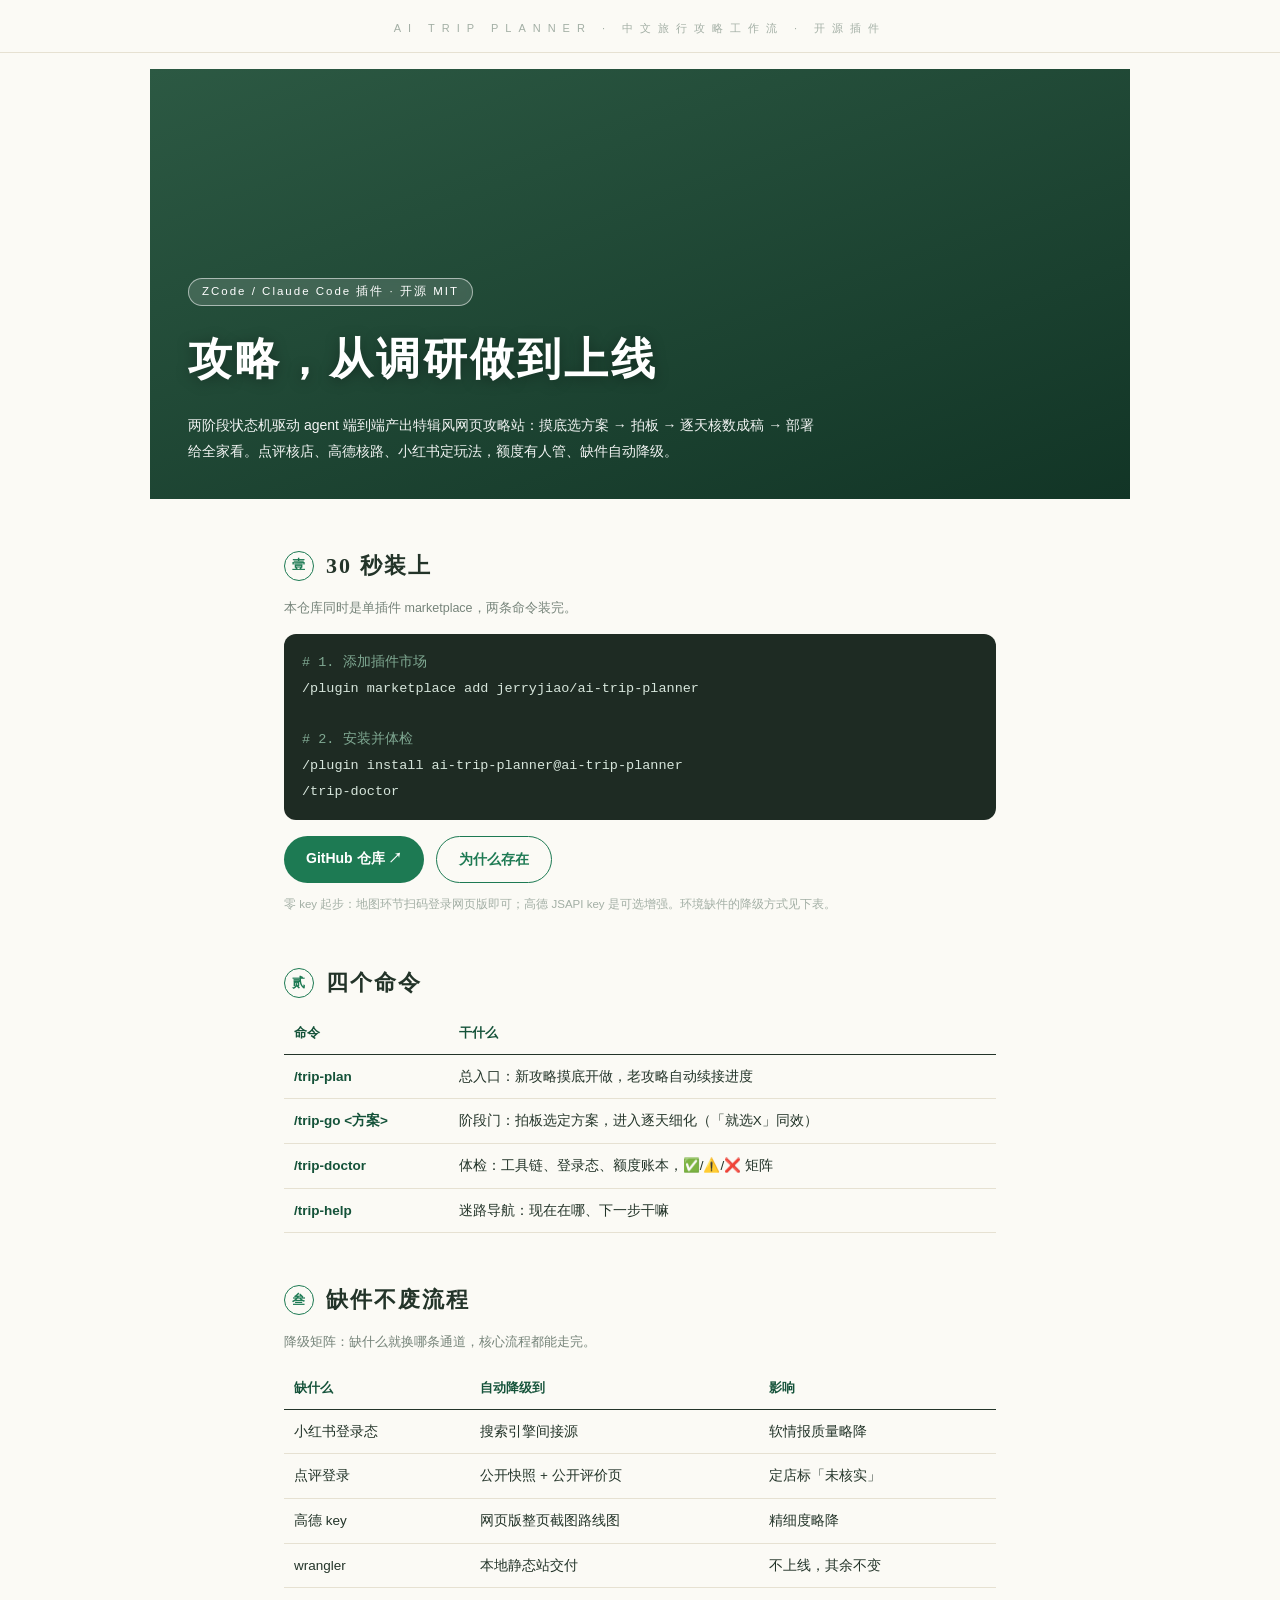
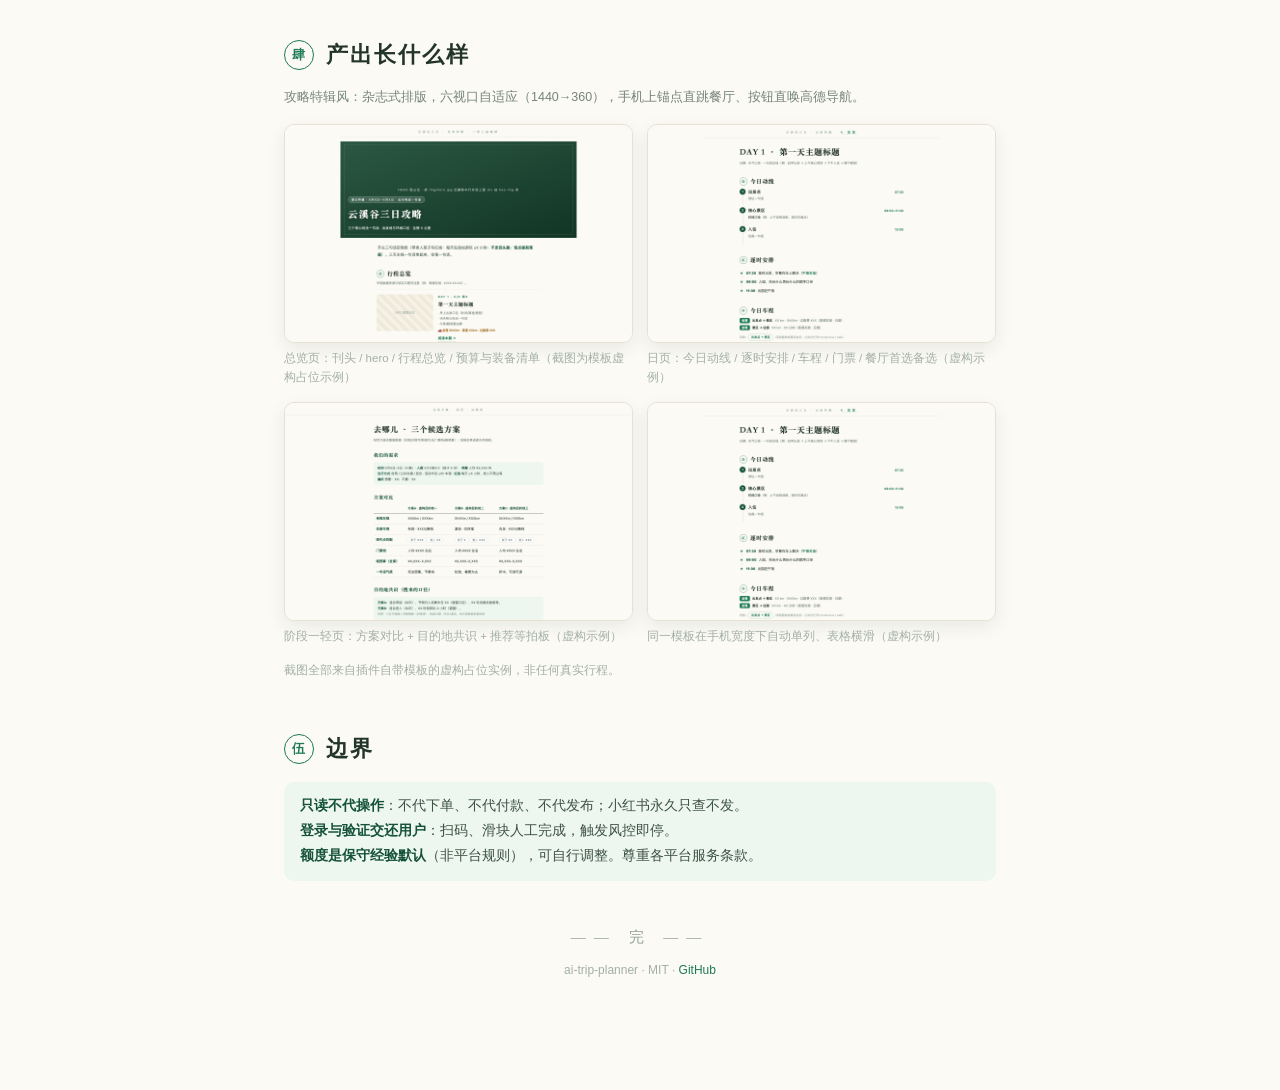
==== website/index.html @ c3f55268 "官网：特辑风纯静态站（六视口过审，示例截图全虚构）" ====
<!DOCTYPE html>
<html lang="zh-CN">
<head>
<meta charset="UTF-8">
<meta name="viewport" content="width=device-width, initial-scale=1.0">
<title>ai-trip-planner · 中文旅行攻略从调研到上线一条龙</title>
<meta name="description" content="开源 ZCode / Claude Code 插件：两阶段状态机驱动 agent 产出特辑风网页攻略站。零 key 起步、缺件降级、只读红线。">
<style>
:root{--ink:#233429;--sub:#76847a;--faint:#a3afa5;--line:#e6e1d2;--green:#1d7a53;--deep:#145239;--soft:#eef6f0;--amber:#a3691a;--paper:#fbfaf5;}
*{box-sizing:border-box;-webkit-tap-highlight-color:transparent;}
html{scroll-behavior:smooth;}
body{margin:0;background:var(--paper);color:var(--ink);font:15px/1.9 -apple-system,BlinkMacSystemFont,"PingFang SC","Microsoft YaHei",sans-serif;}
.serif{font-family:"Noto Serif SC","Songti SC","STSong","SimSun",serif;}
.masthead{text-align:center;font-size:11px;letter-spacing:clamp(3px,1vw,7px);color:var(--faint);padding:18px 0 13px;border-bottom:1px solid var(--line);}
.hero{max-width:980px;margin:16px auto 0;height:clamp(300px,55vw,430px);position:relative;display:flex;align-items:flex-end;color:#fff;background:linear-gradient(160deg,#2c5943,#123526);}
.hero .txt{padding:clamp(20px,4vw,34px) clamp(20px,4vw,38px);}
.hero .kicker{display:inline-block;font-size:11.5px;letter-spacing:2px;border:1px solid rgba(255,255,255,.55);background:rgba(255,255,255,.14);border-radius:999px;padding:2px 13px;margin-bottom:12px;backdrop-filter:blur(3px);}
.hero h1{margin:0;font-size:clamp(28px,6vw,44px);font-weight:900;letter-spacing:3px;text-shadow:0 2px 14px rgba(0,0,0,.35);}
.hero .sub{margin-top:10px;font-size:14px;opacity:.94;max-width:640px;}
.page{max-width:760px;margin:0 auto;padding:0 clamp(15px,4vw,24px) 60px;}
h2.sec{display:flex;align-items:center;gap:12px;font-family:"Noto Serif SC","Songti SC",serif;font-size:22px;font-weight:900;letter-spacing:2px;margin:46px 0 10px;}
h2.sec .no{flex:0 0 30px;width:30px;height:30px;border:1.5px solid var(--green);border-radius:50%;color:var(--green);font-size:13px;display:flex;align-items:center;justify-content:center;font-weight:700;}
.sec-sub{font-size:12.5px;color:var(--sub);margin:0 0 14px;}
.cmd{background:#1e2b23;color:#d7e6dc;border-radius:12px;padding:16px 18px;font:13.5px/1.9 ui-monospace,SFMono-Regular,Menlo,monospace;overflow-x:auto;white-space:nowrap;}
.cmd .c{color:#7fa892;}
.btns{display:flex;gap:12px;flex-wrap:wrap;margin:16px 0 4px;}
.btn{display:inline-block;text-decoration:none;border-radius:999px;padding:9px 22px;font-size:14px;font-weight:600;}
.btn.solid{background:var(--green);color:#fff;}
.btn.ghost{border:1.5px solid var(--green);color:var(--green);}
table{width:100%;border-collapse:collapse;}
th{font-size:12.5px;color:var(--deep);text-align:left;padding:8px 10px;border-bottom:1.5px solid var(--ink);white-space:nowrap;}
td{padding:9px 10px;border-bottom:1px solid var(--line);vertical-align:top;font-size:13.5px;}
td b{color:var(--deep);}
@media (max-width:900px){table{display:block;overflow-x:auto;-webkit-overflow-scrolling:touch;}th,td{min-width:9em;}}
.note{background:var(--soft);border-radius:10px;padding:12px 16px;font-size:13.5px;color:#3d5245;line-height:1.85;margin:12px 0;}
.note b{color:var(--deep);}
.shots{display:grid;grid-template-columns:1fr 1fr;gap:14px;margin:14px 0;}
.shots figure{margin:0;}
.shots img{width:100%;border-radius:10px;border:1px solid var(--line);display:block;box-shadow:0 6px 18px rgba(35,52,41,.08);}
.shots figcaption{font-size:11.5px;color:var(--faint);margin-top:6px;line-height:1.7;}
@media (max-width:640px){.shots{grid-template-columns:1fr;}}
.src{font-size:11.5px;color:var(--faint);line-height:1.9;}
.end{text-align:center;padding:30px 0 48px;color:var(--faint);font-size:12px;}
.end .fin{font-family:"Noto Serif SC",serif;font-size:15px;letter-spacing:8px;color:#93a298;margin-bottom:8px;}
</style>
</head>
<body>

<div class="masthead">AI TRIP PLANNER · 中文旅行攻略工作流 · 开源插件</div>

<div class="hero">
  <div class="txt">
    <span class="kicker">ZCode / Claude Code 插件 · 开源 MIT</span>
    <h1 class="serif">攻略，从调研做到上线</h1>
    <div class="sub">两阶段状态机驱动 agent 端到端产出特辑风网页攻略站：摸底选方案 → 拍板 → 逐天核数成稿 → 部署给全家看。点评核店、高德核路、小红书定玩法，额度有人管、缺件自动降级。</div>
  </div>
</div>

<div class="page">

  <h2 class="sec"><span class="no">壹</span>30 秒装上</h2>
  <div class="sec-sub">本仓库同时是单插件 marketplace，两条命令装完。</div>
  <div class="cmd"><span class="c"># 1. 添加插件市场</span><br>/plugin marketplace add jerryjiao/ai-trip-planner<br><br><span class="c"># 2. 安装并体检</span><br>/plugin install ai-trip-planner@ai-trip-planner<br>/trip-doctor</div>
  <div class="btns">
    <a class="btn solid" href="https://github.com/jerryjiao/ai-trip-planner" target="_blank" rel="noopener">GitHub 仓库 ↗</a>
    <a class="btn ghost" href="https://github.com/jerryjiao/ai-trip-planner#为什么存在" target="_blank" rel="noopener">为什么存在</a>
  </div>
  <p class="src">零 key 起步：地图环节扫码登录网页版即可；高德 JSAPI key 是可选增强。环境缺件的降级方式见下表。</p>

  <h2 class="sec"><span class="no">贰</span>四个命令</h2>
  <table>
    <tr><th>命令</th><th>干什么</th></tr>
    <tr><td><b>/trip-plan</b></td><td>总入口：新攻略摸底开做，老攻略自动续接进度</td></tr>
    <tr><td><b>/trip-go &lt;方案&gt;</b></td><td>阶段门：拍板选定方案，进入逐天细化（「就选X」同效）</td></tr>
    <tr><td><b>/trip-doctor</b></td><td>体检：工具链、登录态、额度账本，✅/⚠️/❌ 矩阵</td></tr>
    <tr><td><b>/trip-help</b></td><td>迷路导航：现在在哪、下一步干嘛</td></tr>
  </table>

  <h2 class="sec"><span class="no">叁</span>缺件不废流程</h2>
  <div class="sec-sub">降级矩阵：缺什么就换哪条通道，核心流程都能走完。</div>
  <table>
    <tr><th>缺什么</th><th>自动降级到</th><th>影响</th></tr>
    <tr><td>小红书登录态</td><td>搜索引擎间接源</td><td>软情报质量略降</td></tr>
    <tr><td>点评登录</td><td>公开快照 + 公开评价页</td><td>定店标「未核实」</td></tr>
    <tr><td>高德 key</td><td>网页版整页截图路线图</td><td>精细度略降</td></tr>
    <tr><td>wrangler</td><td>本地静态站交付</td><td>不上线，其余不变</td></tr>
  </table>

  <h2 class="sec"><span class="no">肆</span>产出长什么样</h2>
  <div class="sec-sub">攻略特辑风：杂志式排版，六视口自适应（1440→360），手机上锚点直跳餐厅、按钮直唤高德导航。</div>
  <div class="shots">
    <figure><img src="img/example-zine-index.png" alt="特辑风攻略总览页示例（虚构占位内容）"><figcaption>总览页：刊头 / hero / 行程总览 / 预算与装备清单（截图为模板虚构占位示例）</figcaption></figure>
    <figure><img src="img/example-zine-day.png" alt="逐天攻略页示例（虚构占位内容）"><figcaption>日页：今日动线 / 逐时安排 / 车程 / 门票 / 餐厅首选备选（虚构示例）</figcaption></figure>
    <figure><img src="img/example-lite.png" alt="方案对比轻页示例（虚构占位内容）"><figcaption>阶段一轻页：方案对比 + 目的地共识 + 推荐等拍板（虚构示例）</figcaption></figure>
    <figure><img src="img/example-zine-day.png" alt="逐天页窄屏示例"><figcaption>同一模板在手机宽度下自动单列、表格横滑（虚构示例）</figcaption></figure>
  </div>
  <p class="src">截图全部来自插件自带模板的虚构占位实例，非任何真实行程。</p>

  <h2 class="sec"><span class="no">伍</span>边界</h2>
  <div class="note">
    <b>只读不代操作</b>：不代下单、不代付款、不代发布；小红书永久只查不发。<br>
    <b>登录与验证交还用户</b>：扫码、滑块人工完成，触发风控即停。<br>
    <b>额度是保守经验默认</b>（非平台规则），可自行调整。尊重各平台服务条款。
  </div>

  <div class="end">
    <div class="fin">—— 完 ——</div>
    ai-trip-planner · MIT · <a href="https://github.com/jerryjiao/ai-trip-planner" style="color:var(--green);text-decoration:none;">GitHub</a>
  </div>

</div>
</body>
</html>
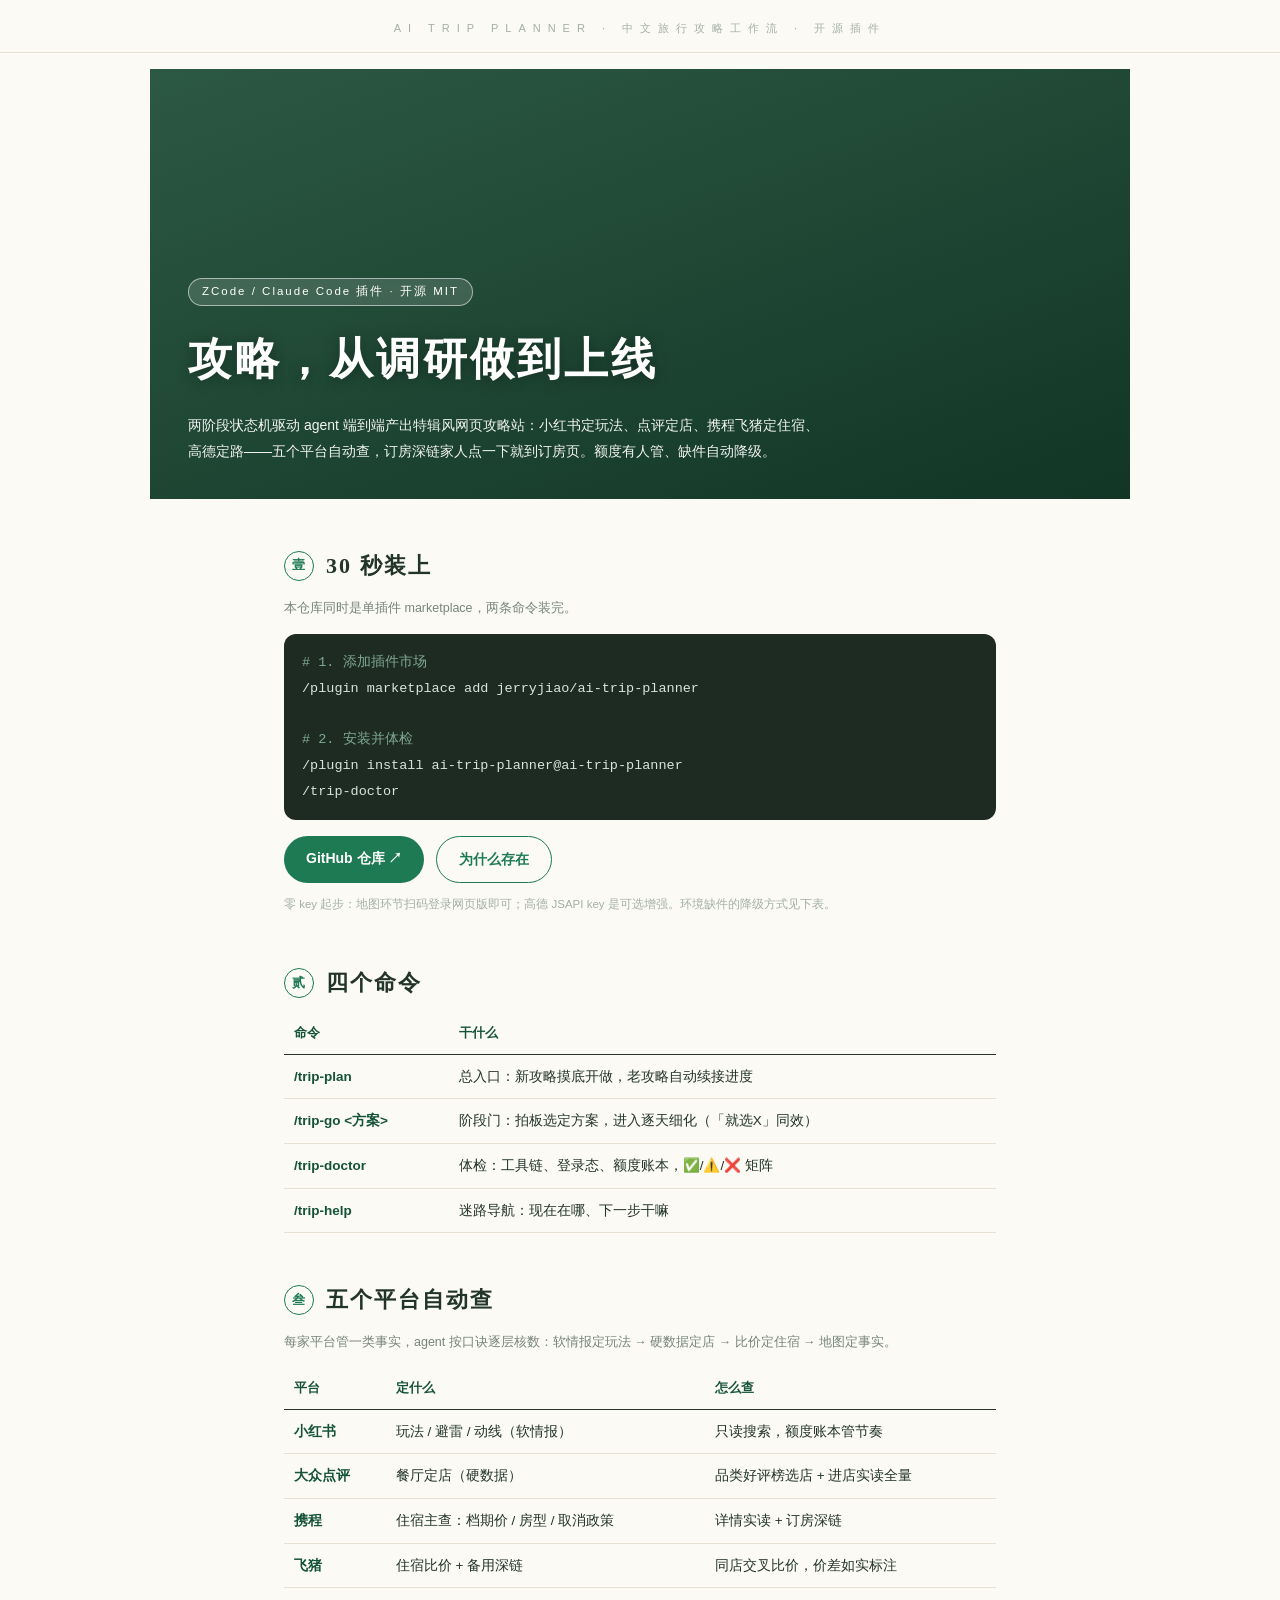
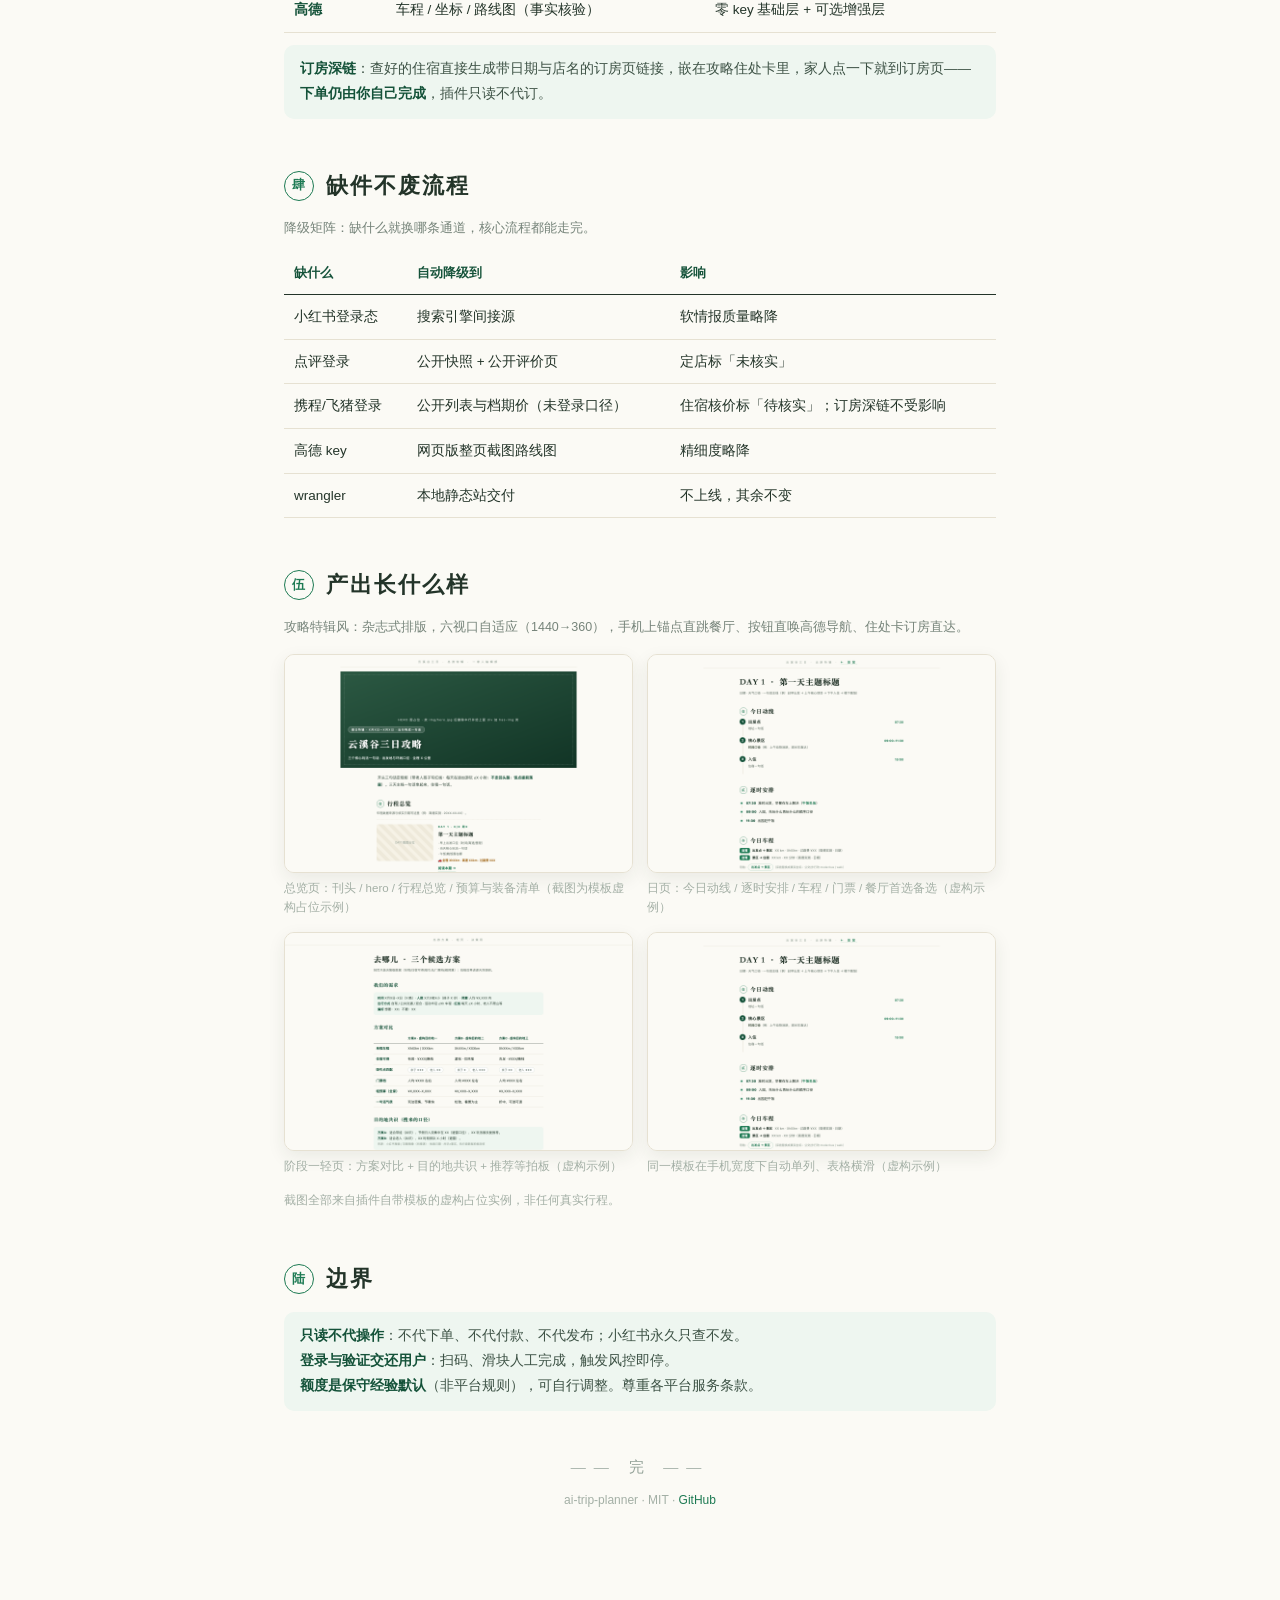
==== commit 11f474f8: "比价通道（携程/飞猪）：hotels 手册 + 订房深链标配，官网文档立五平台口径（0.2.0）" ====
--- a/website/index.html
+++ b/website/index.html
@@ -4,7 +4,7 @@
 <meta charset="UTF-8">
 <meta name="viewport" content="width=device-width, initial-scale=1.0">
 <title>ai-trip-planner · 中文旅行攻略从调研到上线一条龙</title>
-<meta name="description" content="开源 ZCode / Claude Code 插件：两阶段状态机驱动 agent 产出特辑风网页攻略站。零 key 起步、缺件降级、只读红线。">
+<meta name="description" content="开源 ZCode / Claude Code 插件：两阶段状态机驱动 agent 产出特辑风网页攻略站。小红书、点评、携程、飞猪、高德五平台自动查，零 key 起步、缺件降级、只读红线。">
 <style>
 :root{--ink:#233429;--sub:#76847a;--faint:#a3afa5;--line:#e6e1d2;--green:#1d7a53;--deep:#145239;--soft:#eef6f0;--amber:#a3691a;--paper:#fbfaf5;}
 *{box-sizing:border-box;-webkit-tap-highlight-color:transparent;}
@@ -52,7 +52,7 @@
   <div class="txt">
     <span class="kicker">ZCode / Claude Code 插件 · 开源 MIT</span>
     <h1 class="serif">攻略，从调研做到上线</h1>
-    <div class="sub">两阶段状态机驱动 agent 端到端产出特辑风网页攻略站：摸底选方案 → 拍板 → 逐天核数成稿 → 部署给全家看。点评核店、高德核路、小红书定玩法，额度有人管、缺件自动降级。</div>
+    <div class="sub">两阶段状态机驱动 agent 端到端产出特辑风网页攻略站：小红书定玩法、点评定店、携程飞猪定住宿、高德定路——五个平台自动查，订房深链家人点一下就到订房页。额度有人管、缺件自动降级。</div>
   </div>
 </div>
 
@@ -76,18 +76,31 @@
     <tr><td><b>/trip-help</b></td><td>迷路导航：现在在哪、下一步干嘛</td></tr>
   </table>
 
-  <h2 class="sec"><span class="no">叁</span>缺件不废流程</h2>
+  <h2 class="sec"><span class="no">叁</span>五个平台自动查</h2>
+  <div class="sec-sub">每家平台管一类事实，agent 按口诀逐层核数：软情报定玩法 → 硬数据定店 → 比价定住宿 → 地图定事实。</div>
+  <table>
+    <tr><th>平台</th><th>定什么</th><th>怎么查</th></tr>
+    <tr><td><b>小红书</b></td><td>玩法 / 避雷 / 动线（软情报）</td><td>只读搜索，额度账本管节奏</td></tr>
+    <tr><td><b>大众点评</b></td><td>餐厅定店（硬数据）</td><td>品类好评榜选店 + 进店实读全量</td></tr>
+    <tr><td><b>携程</b></td><td>住宿主查：档期价 / 房型 / 取消政策</td><td>详情实读 + 订房深链</td></tr>
+    <tr><td><b>飞猪</b></td><td>住宿比价 + 备用深链</td><td>同店交叉比价，价差如实标注</td></tr>
+    <tr><td><b>高德</b></td><td>车程 / 坐标 / 路线图（事实核验）</td><td>零 key 基础层 + 可选增强层</td></tr>
+  </table>
+  <div class="note"><b>订房深链</b>：查好的住宿直接生成带日期与店名的订房页链接，嵌在攻略住处卡里，家人点一下就到订房页——<b>下单仍由你自己完成</b>，插件只读不代订。</div>
+
+  <h2 class="sec"><span class="no">肆</span>缺件不废流程</h2>
   <div class="sec-sub">降级矩阵：缺什么就换哪条通道，核心流程都能走完。</div>
   <table>
     <tr><th>缺什么</th><th>自动降级到</th><th>影响</th></tr>
     <tr><td>小红书登录态</td><td>搜索引擎间接源</td><td>软情报质量略降</td></tr>
     <tr><td>点评登录</td><td>公开快照 + 公开评价页</td><td>定店标「未核实」</td></tr>
+    <tr><td>携程/飞猪登录</td><td>公开列表与档期价（未登录口径）</td><td>住宿核价标「待核实」；订房深链不受影响</td></tr>
     <tr><td>高德 key</td><td>网页版整页截图路线图</td><td>精细度略降</td></tr>
     <tr><td>wrangler</td><td>本地静态站交付</td><td>不上线，其余不变</td></tr>
   </table>
 
-  <h2 class="sec"><span class="no">肆</span>产出长什么样</h2>
-  <div class="sec-sub">攻略特辑风：杂志式排版，六视口自适应（1440→360），手机上锚点直跳餐厅、按钮直唤高德导航。</div>
+  <h2 class="sec"><span class="no">伍</span>产出长什么样</h2>
+  <div class="sec-sub">攻略特辑风：杂志式排版，六视口自适应（1440→360），手机上锚点直跳餐厅、按钮直唤高德导航、住处卡订房直达。</div>
   <div class="shots">
     <figure><img src="img/example-zine-index.png" alt="特辑风攻略总览页示例（虚构占位内容）"><figcaption>总览页：刊头 / hero / 行程总览 / 预算与装备清单（截图为模板虚构占位示例）</figcaption></figure>
     <figure><img src="img/example-zine-day.png" alt="逐天攻略页示例（虚构占位内容）"><figcaption>日页：今日动线 / 逐时安排 / 车程 / 门票 / 餐厅首选备选（虚构示例）</figcaption></figure>
@@ -96,7 +109,7 @@
   </div>
   <p class="src">截图全部来自插件自带模板的虚构占位实例，非任何真实行程。</p>
 
-  <h2 class="sec"><span class="no">伍</span>边界</h2>
+  <h2 class="sec"><span class="no">陆</span>边界</h2>
   <div class="note">
     <b>只读不代操作</b>：不代下单、不代付款、不代发布；小红书永久只查不发。<br>
     <b>登录与验证交还用户</b>：扫码、滑块人工完成，触发风控即停。<br>
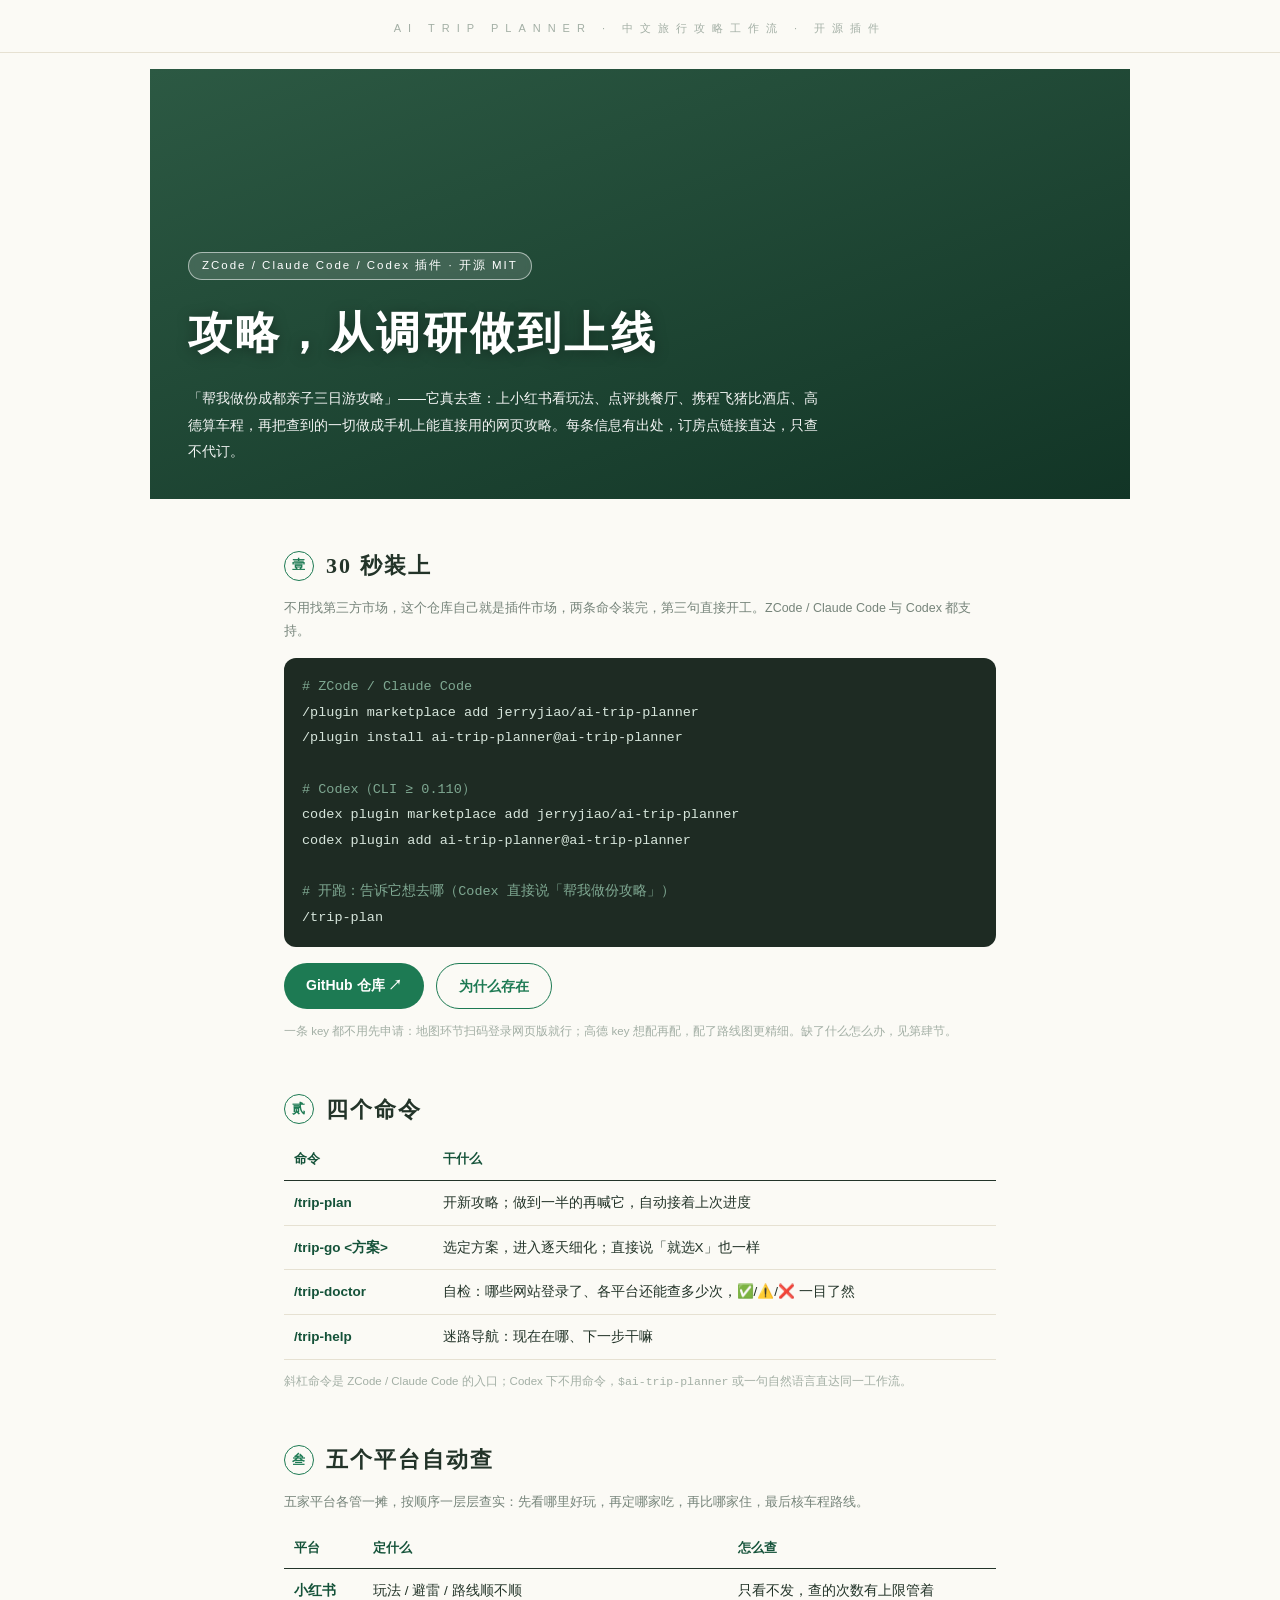
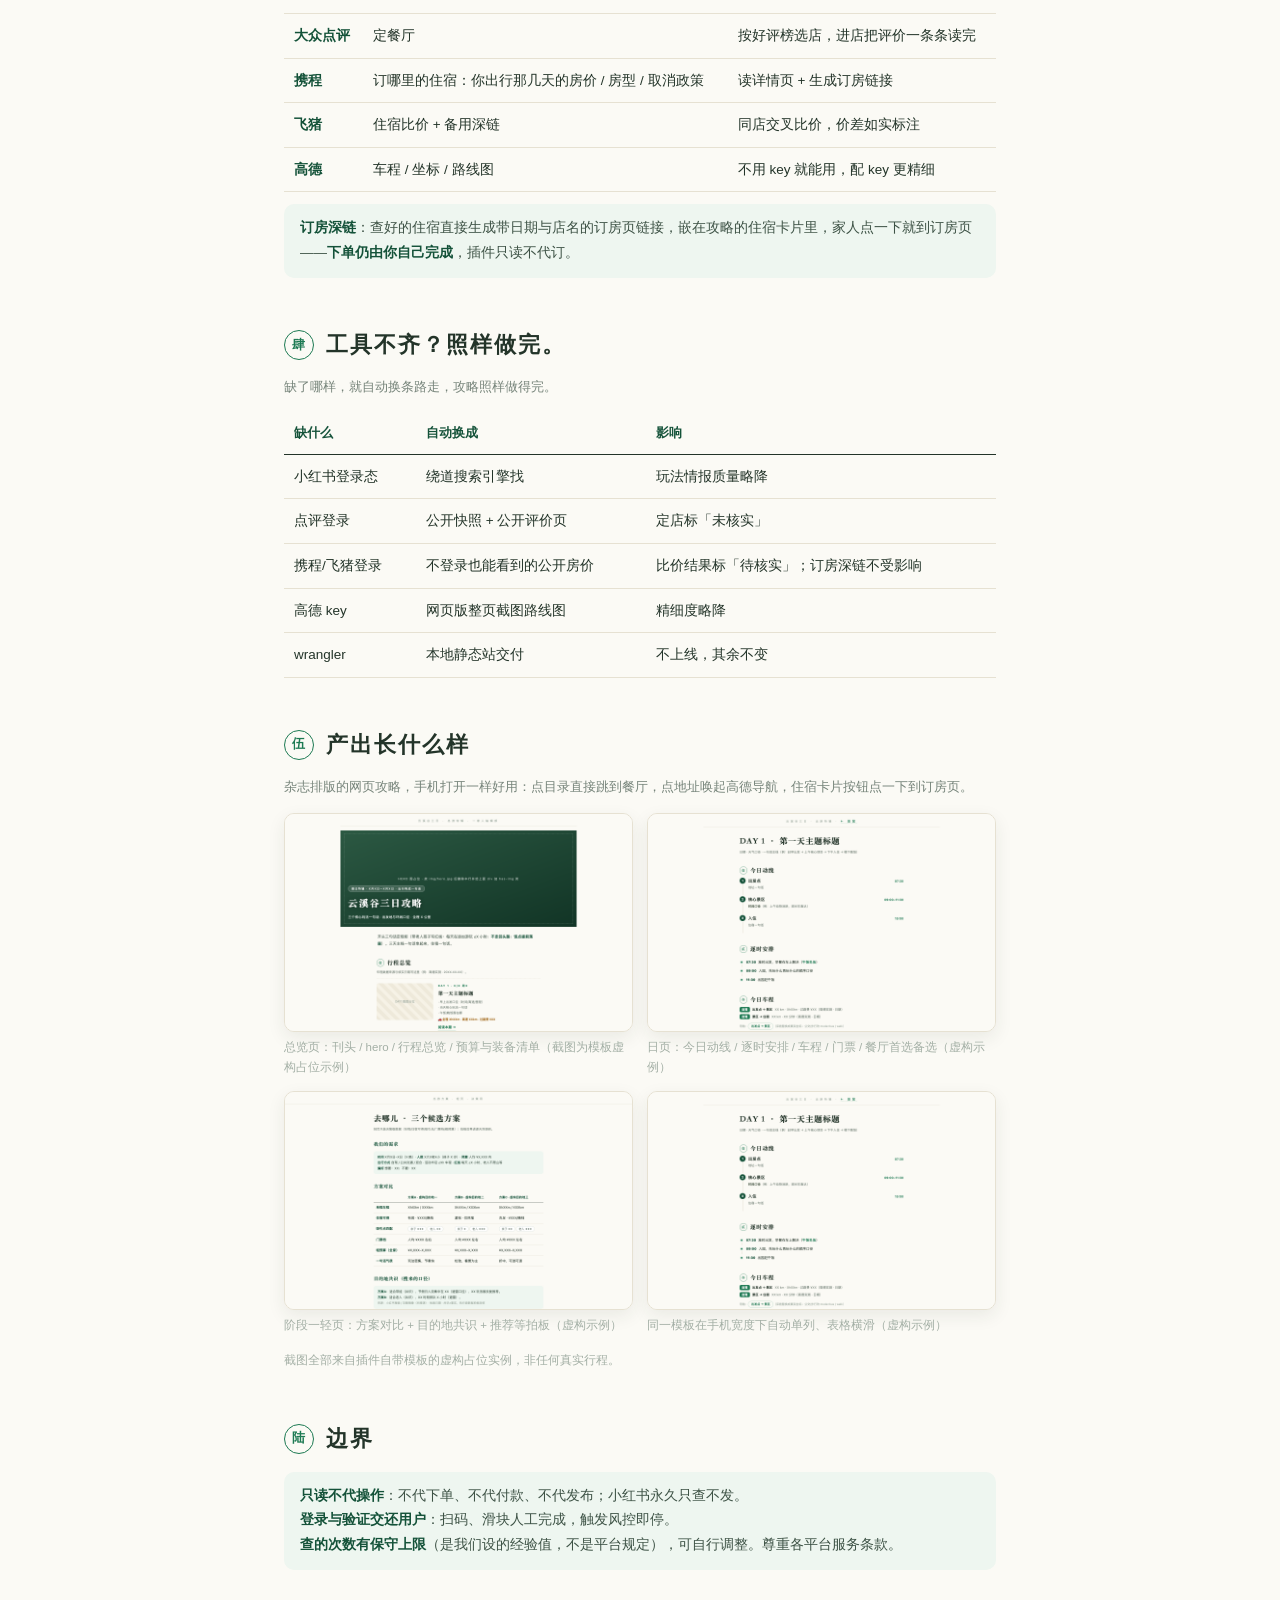
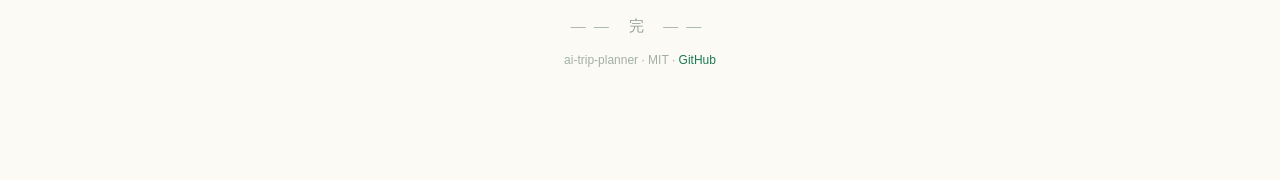
==== commit 82efc0f0: "Codex 支持：根 plugin.json 可移植清单 + 安装链路实测，三宿主口径（0.3.0） - Codex（CLI ≥ 0.110）两条命令装上：codex plugin marketpla" ====
--- a/website/index.html
+++ b/website/index.html
@@ -4,7 +4,7 @@
 <meta charset="UTF-8">
 <meta name="viewport" content="width=device-width, initial-scale=1.0">
 <title>ai-trip-planner · 中文旅行攻略从调研到上线一条龙</title>
-<meta name="description" content="开源 ZCode / Claude Code 插件：两阶段状态机驱动 agent 产出特辑风网页攻略站。小红书、点评、携程、飞猪、高德五平台自动查，零 key 起步、缺件降级、只读红线。">
+<meta name="description" content="开源 ZCode / Claude Code / Codex 插件：说一句想去哪，agent 自动上小红书、大众点评、携程、飞猪、高德查真数据，做成手机上直接用的网页攻略，订房链接点一下直达订房页。只查不代订。">
 <style>
 :root{--ink:#233429;--sub:#76847a;--faint:#a3afa5;--line:#e6e1d2;--green:#1d7a53;--deep:#145239;--soft:#eef6f0;--amber:#a3691a;--paper:#fbfaf5;}
 *{box-sizing:border-box;-webkit-tap-highlight-color:transparent;}
@@ -50,57 +50,58 @@
 
 <div class="hero">
   <div class="txt">
-    <span class="kicker">ZCode / Claude Code 插件 · 开源 MIT</span>
+    <span class="kicker">ZCode / Claude Code / Codex 插件 · 开源 MIT</span>
     <h1 class="serif">攻略，从调研做到上线</h1>
-    <div class="sub">两阶段状态机驱动 agent 端到端产出特辑风网页攻略站：小红书定玩法、点评定店、携程飞猪定住宿、高德定路——五个平台自动查，订房深链家人点一下就到订房页。额度有人管、缺件自动降级。</div>
+    <div class="sub">「帮我做份成都亲子三日游攻略」——它真去查：上小红书看玩法、点评挑餐厅、携程飞猪比酒店、高德算车程，再把查到的一切做成手机上能直接用的网页攻略。每条信息有出处，订房点链接直达，只查不代订。</div>
   </div>
 </div>
 
 <div class="page">
 
   <h2 class="sec"><span class="no">壹</span>30 秒装上</h2>
-  <div class="sec-sub">本仓库同时是单插件 marketplace，两条命令装完。</div>
-  <div class="cmd"><span class="c"># 1. 添加插件市场</span><br>/plugin marketplace add jerryjiao/ai-trip-planner<br><br><span class="c"># 2. 安装并体检</span><br>/plugin install ai-trip-planner@ai-trip-planner<br>/trip-doctor</div>
+  <div class="sec-sub">不用找第三方市场，这个仓库自己就是插件市场，两条命令装完，第三句直接开工。ZCode / Claude Code 与 Codex 都支持。</div>
+  <div class="cmd"><span class="c"># ZCode / Claude Code</span><br>/plugin marketplace add jerryjiao/ai-trip-planner<br>/plugin install ai-trip-planner@ai-trip-planner<br><br><span class="c"># Codex（CLI ≥ 0.110）</span><br>codex plugin marketplace add jerryjiao/ai-trip-planner<br>codex plugin add ai-trip-planner@ai-trip-planner<br><br><span class="c"># 开跑：告诉它想去哪（Codex 直接说「帮我做份攻略」）</span><br>/trip-plan</div>
   <div class="btns">
     <a class="btn solid" href="https://github.com/jerryjiao/ai-trip-planner" target="_blank" rel="noopener">GitHub 仓库 ↗</a>
     <a class="btn ghost" href="https://github.com/jerryjiao/ai-trip-planner#为什么存在" target="_blank" rel="noopener">为什么存在</a>
   </div>
-  <p class="src">零 key 起步：地图环节扫码登录网页版即可；高德 JSAPI key 是可选增强。环境缺件的降级方式见下表。</p>
+  <p class="src">一条 key 都不用先申请：地图环节扫码登录网页版就行；高德 key 想配再配，配了路线图更精细。缺了什么怎么办，见第肆节。</p>
 
   <h2 class="sec"><span class="no">贰</span>四个命令</h2>
   <table>
     <tr><th>命令</th><th>干什么</th></tr>
-    <tr><td><b>/trip-plan</b></td><td>总入口：新攻略摸底开做，老攻略自动续接进度</td></tr>
-    <tr><td><b>/trip-go &lt;方案&gt;</b></td><td>阶段门：拍板选定方案，进入逐天细化（「就选X」同效）</td></tr>
-    <tr><td><b>/trip-doctor</b></td><td>体检：工具链、登录态、额度账本，✅/⚠️/❌ 矩阵</td></tr>
+    <tr><td><b>/trip-plan</b></td><td>开新攻略；做到一半的再喊它，自动接着上次进度</td></tr>
+    <tr><td><b>/trip-go &lt;方案&gt;</b></td><td>选定方案，进入逐天细化；直接说「就选X」也一样</td></tr>
+    <tr><td><b>/trip-doctor</b></td><td>自检：哪些网站登录了、各平台还能查多少次，✅/⚠️/❌ 一目了然</td></tr>
     <tr><td><b>/trip-help</b></td><td>迷路导航：现在在哪、下一步干嘛</td></tr>
   </table>
+  <p class="src">斜杠命令是 ZCode / Claude Code 的入口；Codex 下不用命令，<code>$ai-trip-planner</code> 或一句自然语言直达同一工作流。</p>
 
   <h2 class="sec"><span class="no">叁</span>五个平台自动查</h2>
-  <div class="sec-sub">每家平台管一类事实，agent 按口诀逐层核数：软情报定玩法 → 硬数据定店 → 比价定住宿 → 地图定事实。</div>
+  <div class="sec-sub">五家平台各管一摊，按顺序一层层查实：先看哪里好玩，再定哪家吃，再比哪家住，最后核车程路线。</div>
   <table>
     <tr><th>平台</th><th>定什么</th><th>怎么查</th></tr>
-    <tr><td><b>小红书</b></td><td>玩法 / 避雷 / 动线（软情报）</td><td>只读搜索，额度账本管节奏</td></tr>
-    <tr><td><b>大众点评</b></td><td>餐厅定店（硬数据）</td><td>品类好评榜选店 + 进店实读全量</td></tr>
-    <tr><td><b>携程</b></td><td>住宿主查：档期价 / 房型 / 取消政策</td><td>详情实读 + 订房深链</td></tr>
+    <tr><td><b>小红书</b></td><td>玩法 / 避雷 / 路线顺不顺</td><td>只看不发，查的次数有上限管着</td></tr>
+    <tr><td><b>大众点评</b></td><td>定餐厅</td><td>按好评榜选店，进店把评价一条条读完</td></tr>
+    <tr><td><b>携程</b></td><td>订哪里的住宿：你出行那几天的房价 / 房型 / 取消政策</td><td>读详情页 + 生成订房链接</td></tr>
     <tr><td><b>飞猪</b></td><td>住宿比价 + 备用深链</td><td>同店交叉比价，价差如实标注</td></tr>
-    <tr><td><b>高德</b></td><td>车程 / 坐标 / 路线图（事实核验）</td><td>零 key 基础层 + 可选增强层</td></tr>
+    <tr><td><b>高德</b></td><td>车程 / 坐标 / 路线图</td><td>不用 key 就能用，配 key 更精细</td></tr>
   </table>
-  <div class="note"><b>订房深链</b>：查好的住宿直接生成带日期与店名的订房页链接，嵌在攻略住处卡里，家人点一下就到订房页——<b>下单仍由你自己完成</b>，插件只读不代订。</div>
+  <div class="note"><b>订房深链</b>：查好的住宿直接生成带日期与店名的订房页链接，嵌在攻略的住宿卡片里，家人点一下就到订房页——<b>下单仍由你自己完成</b>，插件只读不代订。</div>
 
-  <h2 class="sec"><span class="no">肆</span>缺件不废流程</h2>
-  <div class="sec-sub">降级矩阵：缺什么就换哪条通道，核心流程都能走完。</div>
+  <h2 class="sec"><span class="no">肆</span>工具不齐？照样做完。</h2>
+  <div class="sec-sub">缺了哪样，就自动换条路走，攻略照样做得完。</div>
   <table>
-    <tr><th>缺什么</th><th>自动降级到</th><th>影响</th></tr>
-    <tr><td>小红书登录态</td><td>搜索引擎间接源</td><td>软情报质量略降</td></tr>
+    <tr><th>缺什么</th><th>自动换成</th><th>影响</th></tr>
+    <tr><td>小红书登录态</td><td>绕道搜索引擎找</td><td>玩法情报质量略降</td></tr>
     <tr><td>点评登录</td><td>公开快照 + 公开评价页</td><td>定店标「未核实」</td></tr>
-    <tr><td>携程/飞猪登录</td><td>公开列表与档期价（未登录口径）</td><td>住宿核价标「待核实」；订房深链不受影响</td></tr>
+    <tr><td>携程/飞猪登录</td><td>不登录也能看到的公开房价</td><td>比价结果标「待核实」；订房深链不受影响</td></tr>
     <tr><td>高德 key</td><td>网页版整页截图路线图</td><td>精细度略降</td></tr>
     <tr><td>wrangler</td><td>本地静态站交付</td><td>不上线，其余不变</td></tr>
   </table>
 
   <h2 class="sec"><span class="no">伍</span>产出长什么样</h2>
-  <div class="sec-sub">攻略特辑风：杂志式排版，六视口自适应（1440→360），手机上锚点直跳餐厅、按钮直唤高德导航、住处卡订房直达。</div>
+  <div class="sec-sub">杂志排版的网页攻略，手机打开一样好用：点目录直接跳到餐厅，点地址唤起高德导航，住宿卡片按钮点一下到订房页。</div>
   <div class="shots">
     <figure><img src="img/example-zine-index.png" alt="特辑风攻略总览页示例（虚构占位内容）"><figcaption>总览页：刊头 / hero / 行程总览 / 预算与装备清单（截图为模板虚构占位示例）</figcaption></figure>
     <figure><img src="img/example-zine-day.png" alt="逐天攻略页示例（虚构占位内容）"><figcaption>日页：今日动线 / 逐时安排 / 车程 / 门票 / 餐厅首选备选（虚构示例）</figcaption></figure>
@@ -113,7 +114,7 @@
   <div class="note">
     <b>只读不代操作</b>：不代下单、不代付款、不代发布；小红书永久只查不发。<br>
     <b>登录与验证交还用户</b>：扫码、滑块人工完成，触发风控即停。<br>
-    <b>额度是保守经验默认</b>（非平台规则），可自行调整。尊重各平台服务条款。
+    <b>查的次数有保守上限</b>（是我们设的经验值，不是平台规定），可自行调整。尊重各平台服务条款。
   </div>
 
   <div class="end">
